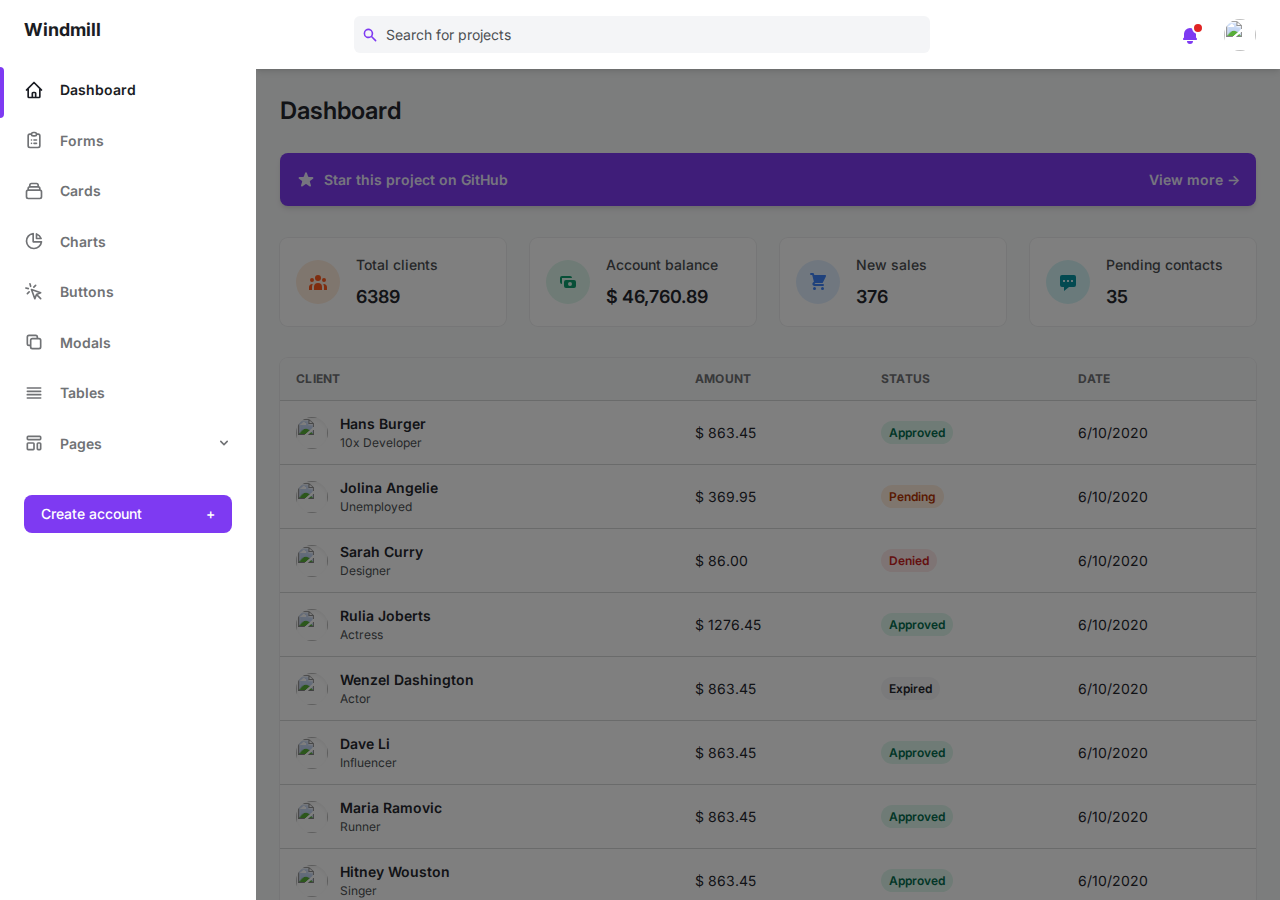
==== index.html @ d5152265 "adicionando template 2ª plataforma" ====
<!DOCTYPE html>
<html :class="{ 'theme-dark': dark }" x-data="data()" lang="en">
  <head>
    <meta charset="UTF-8" />
    <meta name="viewport" content="width=device-width, initial-scale=1.0" />
    <title>Windmill Dashboard</title>
    <link
      href="https://fonts.googleapis.com/css2?family=Inter:wght@400;500;600;700;800&display=swap"
      rel="stylesheet"
    />
    <link rel="stylesheet" href="./assets/css/tailwind.output.css" />
    <script
      src="https://cdn.jsdelivr.net/gh/alpinejs/alpine@v2.x.x/dist/alpine.min.js"
      defer
    ></script>
    <script src="./assets/js/init-alpine.js"></script>
    <link
      rel="stylesheet"
      href="https://cdnjs.cloudflare.com/ajax/libs/Chart.js/2.9.3/Chart.min.css"
    />
    <script
      src="https://cdnjs.cloudflare.com/ajax/libs/Chart.js/2.9.3/Chart.min.js"
      defer
    ></script>
    <script src="./assets/js/charts-lines.js" defer></script>
    <script src="./assets/js/charts-pie.js" defer></script>
  </head>
  <body>
    <div
      class="flex h-screen bg-gray-50 dark:bg-gray-900"
      :class="{ 'overflow-hidden': isSideMenuOpen }"
    >
      <!-- Desktop sidebar -->
      <aside
        class="z-20 hidden w-64 overflow-y-auto bg-white dark:bg-gray-800 md:block flex-shrink-0"
      >
        <div class="py-4 text-gray-500 dark:text-gray-400">
          <a
            class="ml-6 text-lg font-bold text-gray-800 dark:text-gray-200"
            href="#"
          >
            Windmill
          </a>
          <ul class="mt-6">
            <li class="relative px-6 py-3">
              <span
                class="absolute inset-y-0 left-0 w-1 bg-purple-600 rounded-tr-lg rounded-br-lg"
                aria-hidden="true"
              ></span>
              <a
                class="inline-flex items-center w-full text-sm font-semibold text-gray-800 transition-colors duration-150 hover:text-gray-800 dark:hover:text-gray-200 dark:text-gray-100"
                href="index.html"
              >
                <svg
                  class="w-5 h-5"
                  aria-hidden="true"
                  fill="none"
                  stroke-linecap="round"
                  stroke-linejoin="round"
                  stroke-width="2"
                  viewBox="0 0 24 24"
                  stroke="currentColor"
                >
                  <path
                    d="M3 12l2-2m0 0l7-7 7 7M5 10v10a1 1 0 001 1h3m10-11l2 2m-2-2v10a1 1 0 01-1 1h-3m-6 0a1 1 0 001-1v-4a1 1 0 011-1h2a1 1 0 011 1v4a1 1 0 001 1m-6 0h6"
                  ></path>
                </svg>
                <span class="ml-4">Dashboard</span>
              </a>
            </li>
          </ul>
          <ul>
            <li class="relative px-6 py-3">
              <a
                class="inline-flex items-center w-full text-sm font-semibold transition-colors duration-150 hover:text-gray-800 dark:hover:text-gray-200"
                href="forms.html"
              >
                <svg
                  class="w-5 h-5"
                  aria-hidden="true"
                  fill="none"
                  stroke-linecap="round"
                  stroke-linejoin="round"
                  stroke-width="2"
                  viewBox="0 0 24 24"
                  stroke="currentColor"
                >
                  <path
                    d="M9 5H7a2 2 0 00-2 2v12a2 2 0 002 2h10a2 2 0 002-2V7a2 2 0 00-2-2h-2M9 5a2 2 0 002 2h2a2 2 0 002-2M9 5a2 2 0 012-2h2a2 2 0 012 2m-3 7h3m-3 4h3m-6-4h.01M9 16h.01"
                  ></path>
                </svg>
                <span class="ml-4">Forms</span>
              </a>
            </li>
            <li class="relative px-6 py-3">
              <a
                class="inline-flex items-center w-full text-sm font-semibold transition-colors duration-150 hover:text-gray-800 dark:hover:text-gray-200"
                href="cards.html"
              >
                <svg
                  class="w-5 h-5"
                  aria-hidden="true"
                  fill="none"
                  stroke-linecap="round"
                  stroke-linejoin="round"
                  stroke-width="2"
                  viewBox="0 0 24 24"
                  stroke="currentColor"
                >
                  <path
                    d="M19 11H5m14 0a2 2 0 012 2v6a2 2 0 01-2 2H5a2 2 0 01-2-2v-6a2 2 0 012-2m14 0V9a2 2 0 00-2-2M5 11V9a2 2 0 012-2m0 0V5a2 2 0 012-2h6a2 2 0 012 2v2M7 7h10"
                  ></path>
                </svg>
                <span class="ml-4">Cards</span>
              </a>
            </li>
            <li class="relative px-6 py-3">
              <a
                class="inline-flex items-center w-full text-sm font-semibold transition-colors duration-150 hover:text-gray-800 dark:hover:text-gray-200"
                href="charts.html"
              >
                <svg
                  class="w-5 h-5"
                  aria-hidden="true"
                  fill="none"
                  stroke-linecap="round"
                  stroke-linejoin="round"
                  stroke-width="2"
                  viewBox="0 0 24 24"
                  stroke="currentColor"
                >
                  <path
                    d="M11 3.055A9.001 9.001 0 1020.945 13H11V3.055z"
                  ></path>
                  <path d="M20.488 9H15V3.512A9.025 9.025 0 0120.488 9z"></path>
                </svg>
                <span class="ml-4">Charts</span>
              </a>
            </li>
            <li class="relative px-6 py-3">
              <a
                class="inline-flex items-center w-full text-sm font-semibold transition-colors duration-150 hover:text-gray-800 dark:hover:text-gray-200"
                href="buttons.html"
              >
                <svg
                  class="w-5 h-5"
                  aria-hidden="true"
                  fill="none"
                  stroke-linecap="round"
                  stroke-linejoin="round"
                  stroke-width="2"
                  viewBox="0 0 24 24"
                  stroke="currentColor"
                >
                  <path
                    d="M15 15l-2 5L9 9l11 4-5 2zm0 0l5 5M7.188 2.239l.777 2.897M5.136 7.965l-2.898-.777M13.95 4.05l-2.122 2.122m-5.657 5.656l-2.12 2.122"
                  ></path>
                </svg>
                <span class="ml-4">Buttons</span>
              </a>
            </li>
            <li class="relative px-6 py-3">
              <a
                class="inline-flex items-center w-full text-sm font-semibold transition-colors duration-150 hover:text-gray-800 dark:hover:text-gray-200"
                href="modals.html"
              >
                <svg
                  class="w-5 h-5"
                  aria-hidden="true"
                  fill="none"
                  stroke-linecap="round"
                  stroke-linejoin="round"
                  stroke-width="2"
                  viewBox="0 0 24 24"
                  stroke="currentColor"
                >
                  <path
                    d="M8 16H6a2 2 0 01-2-2V6a2 2 0 012-2h8a2 2 0 012 2v2m-6 12h8a2 2 0 002-2v-8a2 2 0 00-2-2h-8a2 2 0 00-2 2v8a2 2 0 002 2z"
                  ></path>
                </svg>
                <span class="ml-4">Modals</span>
              </a>
            </li>
            <li class="relative px-6 py-3">
              <a
                class="inline-flex items-center w-full text-sm font-semibold transition-colors duration-150 hover:text-gray-800 dark:hover:text-gray-200"
                href="tables.html"
              >
                <svg
                  class="w-5 h-5"
                  aria-hidden="true"
                  fill="none"
                  stroke-linecap="round"
                  stroke-linejoin="round"
                  stroke-width="2"
                  viewBox="0 0 24 24"
                  stroke="currentColor"
                >
                  <path d="M4 6h16M4 10h16M4 14h16M4 18h16"></path>
                </svg>
                <span class="ml-4">Tables</span>
              </a>
            </li>
            <li class="relative px-6 py-3">
              <button
                class="inline-flex items-center justify-between w-full text-sm font-semibold transition-colors duration-150 hover:text-gray-800 dark:hover:text-gray-200"
                @click="togglePagesMenu"
                aria-haspopup="true"
              >
                <span class="inline-flex items-center">
                  <svg
                    class="w-5 h-5"
                    aria-hidden="true"
                    fill="none"
                    stroke-linecap="round"
                    stroke-linejoin="round"
                    stroke-width="2"
                    viewBox="0 0 24 24"
                    stroke="currentColor"
                  >
                    <path
                      d="M4 5a1 1 0 011-1h14a1 1 0 011 1v2a1 1 0 01-1 1H5a1 1 0 01-1-1V5zM4 13a1 1 0 011-1h6a1 1 0 011 1v6a1 1 0 01-1 1H5a1 1 0 01-1-1v-6zM16 13a1 1 0 011-1h2a1 1 0 011 1v6a1 1 0 01-1 1h-2a1 1 0 01-1-1v-6z"
                    ></path>
                  </svg>
                  <span class="ml-4">Pages</span>
                </span>
                <svg
                  class="w-4 h-4"
                  aria-hidden="true"
                  fill="currentColor"
                  viewBox="0 0 20 20"
                >
                  <path
                    fill-rule="evenodd"
                    d="M5.293 7.293a1 1 0 011.414 0L10 10.586l3.293-3.293a1 1 0 111.414 1.414l-4 4a1 1 0 01-1.414 0l-4-4a1 1 0 010-1.414z"
                    clip-rule="evenodd"
                  ></path>
                </svg>
              </button>
              <template x-if="isPagesMenuOpen">
                <ul
                  x-transition:enter="transition-all ease-in-out duration-300"
                  x-transition:enter-start="opacity-25 max-h-0"
                  x-transition:enter-end="opacity-100 max-h-xl"
                  x-transition:leave="transition-all ease-in-out duration-300"
                  x-transition:leave-start="opacity-100 max-h-xl"
                  x-transition:leave-end="opacity-0 max-h-0"
                  class="p-2 mt-2 space-y-2 overflow-hidden text-sm font-medium text-gray-500 rounded-md shadow-inner bg-gray-50 dark:text-gray-400 dark:bg-gray-900"
                  aria-label="submenu"
                >
                  <li
                    class="px-2 py-1 transition-colors duration-150 hover:text-gray-800 dark:hover:text-gray-200"
                  >
                    <a class="w-full" href="pages/login.html">Login</a>
                  </li>
                  <li
                    class="px-2 py-1 transition-colors duration-150 hover:text-gray-800 dark:hover:text-gray-200"
                  >
                    <a class="w-full" href="pages/create-account.html">
                      Create account
                    </a>
                  </li>
                  <li
                    class="px-2 py-1 transition-colors duration-150 hover:text-gray-800 dark:hover:text-gray-200"
                  >
                    <a class="w-full" href="pages/forgot-password.html">
                      Forgot password
                    </a>
                  </li>
                  <li
                    class="px-2 py-1 transition-colors duration-150 hover:text-gray-800 dark:hover:text-gray-200"
                  >
                    <a class="w-full" href="pages/404.html">404</a>
                  </li>
                  <li
                    class="px-2 py-1 transition-colors duration-150 hover:text-gray-800 dark:hover:text-gray-200"
                  >
                    <a class="w-full" href="pages/blank.html">Blank</a>
                  </li>
                </ul>
              </template>
            </li>
          </ul>
          <div class="px-6 my-6">
            <button
              class="flex items-center justify-between w-full px-4 py-2 text-sm font-medium leading-5 text-white transition-colors duration-150 bg-purple-600 border border-transparent rounded-lg active:bg-purple-600 hover:bg-purple-700 focus:outline-none focus:shadow-outline-purple"
            >
              Create account
              <span class="ml-2" aria-hidden="true">+</span>
            </button>
          </div>
        </div>
      </aside>
      <!-- Mobile sidebar -->
      <!-- Backdrop -->
      <div
        x-show="isSideMenuOpen"
        x-transition:enter="transition ease-in-out duration-150"
        x-transition:enter-start="opacity-0"
        x-transition:enter-end="opacity-100"
        x-transition:leave="transition ease-in-out duration-150"
        x-transition:leave-start="opacity-100"
        x-transition:leave-end="opacity-0"
        class="fixed inset-0 z-10 flex items-end bg-black bg-opacity-50 sm:items-center sm:justify-center"
      ></div>
      <aside
        class="fixed inset-y-0 z-20 flex-shrink-0 w-64 mt-16 overflow-y-auto bg-white dark:bg-gray-800 md:hidden"
        x-show="isSideMenuOpen"
        x-transition:enter="transition ease-in-out duration-150"
        x-transition:enter-start="opacity-0 transform -translate-x-20"
        x-transition:enter-end="opacity-100"
        x-transition:leave="transition ease-in-out duration-150"
        x-transition:leave-start="opacity-100"
        x-transition:leave-end="opacity-0 transform -translate-x-20"
        @click.away="closeSideMenu"
        @keydown.escape="closeSideMenu"
      >
        <div class="py-4 text-gray-500 dark:text-gray-400">
          <a
            class="ml-6 text-lg font-bold text-gray-800 dark:text-gray-200"
            href="#"
          >
            Windmill
          </a>
          <ul class="mt-6">
            <li class="relative px-6 py-3">
              <span
                class="absolute inset-y-0 left-0 w-1 bg-purple-600 rounded-tr-lg rounded-br-lg"
                aria-hidden="true"
              ></span>
              <a
                class="inline-flex items-center w-full text-sm font-semibold text-gray-800 transition-colors duration-150 hover:text-gray-800 dark:hover:text-gray-200 dark:text-gray-100"
                href="index.html"
              >
                <svg
                  class="w-5 h-5"
                  aria-hidden="true"
                  fill="none"
                  stroke-linecap="round"
                  stroke-linejoin="round"
                  stroke-width="2"
                  viewBox="0 0 24 24"
                  stroke="currentColor"
                >
                  <path
                    d="M3 12l2-2m0 0l7-7 7 7M5 10v10a1 1 0 001 1h3m10-11l2 2m-2-2v10a1 1 0 01-1 1h-3m-6 0a1 1 0 001-1v-4a1 1 0 011-1h2a1 1 0 011 1v4a1 1 0 001 1m-6 0h6"
                  ></path>
                </svg>
                <span class="ml-4">Dashboard</span>
              </a>
            </li>
          </ul>
          <ul>
            <li class="relative px-6 py-3">
              <a
                class="inline-flex items-center w-full text-sm font-semibold transition-colors duration-150 hover:text-gray-800 dark:hover:text-gray-200"
                href="forms.html"
              >
                <svg
                  class="w-5 h-5"
                  aria-hidden="true"
                  fill="none"
                  stroke-linecap="round"
                  stroke-linejoin="round"
                  stroke-width="2"
                  viewBox="0 0 24 24"
                  stroke="currentColor"
                >
                  <path
                    d="M9 5H7a2 2 0 00-2 2v12a2 2 0 002 2h10a2 2 0 002-2V7a2 2 0 00-2-2h-2M9 5a2 2 0 002 2h2a2 2 0 002-2M9 5a2 2 0 012-2h2a2 2 0 012 2m-3 7h3m-3 4h3m-6-4h.01M9 16h.01"
                  ></path>
                </svg>
                <span class="ml-4">Forms</span>
              </a>
            </li>
            <li class="relative px-6 py-3">
              <a
                class="inline-flex items-center w-full text-sm font-semibold transition-colors duration-150 hover:text-gray-800 dark:hover:text-gray-200"
                href="cards.html"
              >
                <svg
                  class="w-5 h-5"
                  aria-hidden="true"
                  fill="none"
                  stroke-linecap="round"
                  stroke-linejoin="round"
                  stroke-width="2"
                  viewBox="0 0 24 24"
                  stroke="currentColor"
                >
                  <path
                    d="M19 11H5m14 0a2 2 0 012 2v6a2 2 0 01-2 2H5a2 2 0 01-2-2v-6a2 2 0 012-2m14 0V9a2 2 0 00-2-2M5 11V9a2 2 0 012-2m0 0V5a2 2 0 012-2h6a2 2 0 012 2v2M7 7h10"
                  ></path>
                </svg>
                <span class="ml-4">Cards</span>
              </a>
            </li>
            <li class="relative px-6 py-3">
              <a
                class="inline-flex items-center w-full text-sm font-semibold transition-colors duration-150 hover:text-gray-800 dark:hover:text-gray-200"
                href="charts.html"
              >
                <svg
                  class="w-5 h-5"
                  aria-hidden="true"
                  fill="none"
                  stroke-linecap="round"
                  stroke-linejoin="round"
                  stroke-width="2"
                  viewBox="0 0 24 24"
                  stroke="currentColor"
                >
                  <path
                    d="M11 3.055A9.001 9.001 0 1020.945 13H11V3.055z"
                  ></path>
                  <path d="M20.488 9H15V3.512A9.025 9.025 0 0120.488 9z"></path>
                </svg>
                <span class="ml-4">Charts</span>
              </a>
            </li>
            <li class="relative px-6 py-3">
              <a
                class="inline-flex items-center w-full text-sm font-semibold transition-colors duration-150 hover:text-gray-800 dark:hover:text-gray-200"
                href="buttons.html"
              >
                <svg
                  class="w-5 h-5"
                  aria-hidden="true"
                  fill="none"
                  stroke-linecap="round"
                  stroke-linejoin="round"
                  stroke-width="2"
                  viewBox="0 0 24 24"
                  stroke="currentColor"
                >
                  <path
                    d="M15 15l-2 5L9 9l11 4-5 2zm0 0l5 5M7.188 2.239l.777 2.897M5.136 7.965l-2.898-.777M13.95 4.05l-2.122 2.122m-5.657 5.656l-2.12 2.122"
                  ></path>
                </svg>
                <span class="ml-4">Buttons</span>
              </a>
            </li>
            <li class="relative px-6 py-3">
              <a
                class="inline-flex items-center w-full text-sm font-semibold transition-colors duration-150 hover:text-gray-800 dark:hover:text-gray-200"
                href="modals.html"
              >
                <svg
                  class="w-5 h-5"
                  aria-hidden="true"
                  fill="none"
                  stroke-linecap="round"
                  stroke-linejoin="round"
                  stroke-width="2"
                  viewBox="0 0 24 24"
                  stroke="currentColor"
                >
                  <path
                    d="M8 16H6a2 2 0 01-2-2V6a2 2 0 012-2h8a2 2 0 012 2v2m-6 12h8a2 2 0 002-2v-8a2 2 0 00-2-2h-8a2 2 0 00-2 2v8a2 2 0 002 2z"
                  ></path>
                </svg>
                <span class="ml-4">Modals</span>
              </a>
            </li>
            <li class="relative px-6 py-3">
              <a
                class="inline-flex items-center w-full text-sm font-semibold transition-colors duration-150 hover:text-gray-800 dark:hover:text-gray-200"
                href="tables.html"
              >
                <svg
                  class="w-5 h-5"
                  aria-hidden="true"
                  fill="none"
                  stroke-linecap="round"
                  stroke-linejoin="round"
                  stroke-width="2"
                  viewBox="0 0 24 24"
                  stroke="currentColor"
                >
                  <path d="M4 6h16M4 10h16M4 14h16M4 18h16"></path>
                </svg>
                <span class="ml-4">Tables</span>
              </a>
            </li>
            <li class="relative px-6 py-3">
              <button
                class="inline-flex items-center justify-between w-full text-sm font-semibold transition-colors duration-150 hover:text-gray-800 dark:hover:text-gray-200"
                @click="togglePagesMenu"
                aria-haspopup="true"
              >
                <span class="inline-flex items-center">
                  <svg
                    class="w-5 h-5"
                    aria-hidden="true"
                    fill="none"
                    stroke-linecap="round"
                    stroke-linejoin="round"
                    stroke-width="2"
                    viewBox="0 0 24 24"
                    stroke="currentColor"
                  >
                    <path
                      d="M4 5a1 1 0 011-1h14a1 1 0 011 1v2a1 1 0 01-1 1H5a1 1 0 01-1-1V5zM4 13a1 1 0 011-1h6a1 1 0 011 1v6a1 1 0 01-1 1H5a1 1 0 01-1-1v-6zM16 13a1 1 0 011-1h2a1 1 0 011 1v6a1 1 0 01-1 1h-2a1 1 0 01-1-1v-6z"
                    ></path>
                  </svg>
                  <span class="ml-4">Pages</span>
                </span>
                <svg
                  class="w-4 h-4"
                  aria-hidden="true"
                  fill="currentColor"
                  viewBox="0 0 20 20"
                >
                  <path
                    fill-rule="evenodd"
                    d="M5.293 7.293a1 1 0 011.414 0L10 10.586l3.293-3.293a1 1 0 111.414 1.414l-4 4a1 1 0 01-1.414 0l-4-4a1 1 0 010-1.414z"
                    clip-rule="evenodd"
                  ></path>
                </svg>
              </button>
              <template x-if="isPagesMenuOpen">
                <ul
                  x-transition:enter="transition-all ease-in-out duration-300"
                  x-transition:enter-start="opacity-25 max-h-0"
                  x-transition:enter-end="opacity-100 max-h-xl"
                  x-transition:leave="transition-all ease-in-out duration-300"
                  x-transition:leave-start="opacity-100 max-h-xl"
                  x-transition:leave-end="opacity-0 max-h-0"
                  class="p-2 mt-2 space-y-2 overflow-hidden text-sm font-medium text-gray-500 rounded-md shadow-inner bg-gray-50 dark:text-gray-400 dark:bg-gray-900"
                  aria-label="submenu"
                >
                  <li
                    class="px-2 py-1 transition-colors duration-150 hover:text-gray-800 dark:hover:text-gray-200"
                  >
                    <a class="w-full" href="pages/login.html">Login</a>
                  </li>
                  <li
                    class="px-2 py-1 transition-colors duration-150 hover:text-gray-800 dark:hover:text-gray-200"
                  >
                    <a class="w-full" href="pages/create-account.html">
                      Create account
                    </a>
                  </li>
                  <li
                    class="px-2 py-1 transition-colors duration-150 hover:text-gray-800 dark:hover:text-gray-200"
                  >
                    <a class="w-full" href="pages/forgot-password.html">
                      Forgot password
                    </a>
                  </li>
                  <li
                    class="px-2 py-1 transition-colors duration-150 hover:text-gray-800 dark:hover:text-gray-200"
                  >
                    <a class="w-full" href="pages/404.html">404</a>
                  </li>
                  <li
                    class="px-2 py-1 transition-colors duration-150 hover:text-gray-800 dark:hover:text-gray-200"
                  >
                    <a class="w-full" href="pages/blank.html">Blank</a>
                  </li>
                </ul>
              </template>
            </li>
          </ul>
          <div class="px-6 my-6">
            <button
              class="flex items-center justify-between px-4 py-2 text-sm font-medium leading-5 text-white transition-colors duration-150 bg-purple-600 border border-transparent rounded-lg active:bg-purple-600 hover:bg-purple-700 focus:outline-none focus:shadow-outline-purple"
            >
              Create account
              <span class="ml-2" aria-hidden="true">+</span>
            </button>
          </div>
        </div>
      </aside>
      <div class="flex flex-col flex-1 w-full">
        <header class="z-10 py-4 bg-white shadow-md dark:bg-gray-800">
          <div
            class="container flex items-center justify-between h-full px-6 mx-auto text-purple-600 dark:text-purple-300"
          >
            <!-- Mobile hamburger -->
            <button
              class="p-1 mr-5 -ml-1 rounded-md md:hidden focus:outline-none focus:shadow-outline-purple"
              @click="toggleSideMenu"
              aria-label="Menu"
            >
              <svg
                class="w-6 h-6"
                aria-hidden="true"
                fill="currentColor"
                viewBox="0 0 20 20"
              >
                <path
                  fill-rule="evenodd"
                  d="M3 5a1 1 0 011-1h12a1 1 0 110 2H4a1 1 0 01-1-1zM3 10a1 1 0 011-1h12a1 1 0 110 2H4a1 1 0 01-1-1zM3 15a1 1 0 011-1h12a1 1 0 110 2H4a1 1 0 01-1-1z"
                  clip-rule="evenodd"
                ></path>
              </svg>
            </button>
            <!-- Search input -->
            <div class="flex justify-center flex-1 lg:mr-32">
              <div
                class="relative w-full max-w-xl mr-6 focus-within:text-purple-500"
              >
                <div class="absolute inset-y-0 flex items-center pl-2">
                  <svg
                    class="w-4 h-4"
                    aria-hidden="true"
                    fill="currentColor"
                    viewBox="0 0 20 20"
                  >
                    <path
                      fill-rule="evenodd"
                      d="M8 4a4 4 0 100 8 4 4 0 000-8zM2 8a6 6 0 1110.89 3.476l4.817 4.817a1 1 0 01-1.414 1.414l-4.816-4.816A6 6 0 012 8z"
                      clip-rule="evenodd"
                    ></path>
                  </svg>
                </div>
                <input
                  class="w-full pl-8 pr-2 text-sm text-gray-700 placeholder-gray-600 bg-gray-100 border-0 rounded-md dark:placeholder-gray-500 dark:focus:shadow-outline-gray dark:focus:placeholder-gray-600 dark:bg-gray-700 dark:text-gray-200 focus:placeholder-gray-500 focus:bg-white focus:border-purple-300 focus:outline-none focus:shadow-outline-purple form-input"
                  type="text"
                  placeholder="Search for projects"
                  aria-label="Search"
                />
              </div>
            </div>
            <ul class="flex items-center flex-shrink-0 space-x-6">
              <!-- Theme toggler -->
              <li class="flex">
                <button
                  class="rounded-md focus:outline-none focus:shadow-outline-purple"
                  @click="toggleTheme"
                  aria-label="Toggle color mode"
                >
                  <template x-if="!dark">
                    <svg
                      class="w-5 h-5"
                      aria-hidden="true"
                      fill="currentColor"
                      viewBox="0 0 20 20"
                    >
                      <path
                        d="M17.293 13.293A8 8 0 016.707 2.707a8.001 8.001 0 1010.586 10.586z"
                      ></path>
                    </svg>
                  </template>
                  <template x-if="dark">
                    <svg
                      class="w-5 h-5"
                      aria-hidden="true"
                      fill="currentColor"
                      viewBox="0 0 20 20"
                    >
                      <path
                        fill-rule="evenodd"
                        d="M10 2a1 1 0 011 1v1a1 1 0 11-2 0V3a1 1 0 011-1zm4 8a4 4 0 11-8 0 4 4 0 018 0zm-.464 4.95l.707.707a1 1 0 001.414-1.414l-.707-.707a1 1 0 00-1.414 1.414zm2.12-10.607a1 1 0 010 1.414l-.706.707a1 1 0 11-1.414-1.414l.707-.707a1 1 0 011.414 0zM17 11a1 1 0 100-2h-1a1 1 0 100 2h1zm-7 4a1 1 0 011 1v1a1 1 0 11-2 0v-1a1 1 0 011-1zM5.05 6.464A1 1 0 106.465 5.05l-.708-.707a1 1 0 00-1.414 1.414l.707.707zm1.414 8.486l-.707.707a1 1 0 01-1.414-1.414l.707-.707a1 1 0 011.414 1.414zM4 11a1 1 0 100-2H3a1 1 0 000 2h1z"
                        clip-rule="evenodd"
                      ></path>
                    </svg>
                  </template>
                </button>
              </li>
              <!-- Notifications menu -->
              <li class="relative">
                <button
                  class="relative align-middle rounded-md focus:outline-none focus:shadow-outline-purple"
                  @click="toggleNotificationsMenu"
                  @keydown.escape="closeNotificationsMenu"
                  aria-label="Notifications"
                  aria-haspopup="true"
                >
                  <svg
                    class="w-5 h-5"
                    aria-hidden="true"
                    fill="currentColor"
                    viewBox="0 0 20 20"
                  >
                    <path
                      d="M10 2a6 6 0 00-6 6v3.586l-.707.707A1 1 0 004 14h12a1 1 0 00.707-1.707L16 11.586V8a6 6 0 00-6-6zM10 18a3 3 0 01-3-3h6a3 3 0 01-3 3z"
                    ></path>
                  </svg>
                  <!-- Notification badge -->
                  <span
                    aria-hidden="true"
                    class="absolute top-0 right-0 inline-block w-3 h-3 transform translate-x-1 -translate-y-1 bg-red-600 border-2 border-white rounded-full dark:border-gray-800"
                  ></span>
                </button>
                <template x-if="isNotificationsMenuOpen">
                  <ul
                    x-transition:leave="transition ease-in duration-150"
                    x-transition:leave-start="opacity-100"
                    x-transition:leave-end="opacity-0"
                    @click.away="closeNotificationsMenu"
                    @keydown.escape="closeNotificationsMenu"
                    class="absolute right-0 w-56 p-2 mt-2 space-y-2 text-gray-600 bg-white border border-gray-100 rounded-md shadow-md dark:text-gray-300 dark:border-gray-700 dark:bg-gray-700"
                  >
                    <li class="flex">
                      <a
                        class="inline-flex items-center justify-between w-full px-2 py-1 text-sm font-semibold transition-colors duration-150 rounded-md hover:bg-gray-100 hover:text-gray-800 dark:hover:bg-gray-800 dark:hover:text-gray-200"
                        href="#"
                      >
                        <span>Messages</span>
                        <span
                          class="inline-flex items-center justify-center px-2 py-1 text-xs font-bold leading-none text-red-600 bg-red-100 rounded-full dark:text-red-100 dark:bg-red-600"
                        >
                          13
                        </span>
                      </a>
                    </li>
                    <li class="flex">
                      <a
                        class="inline-flex items-center justify-between w-full px-2 py-1 text-sm font-semibold transition-colors duration-150 rounded-md hover:bg-gray-100 hover:text-gray-800 dark:hover:bg-gray-800 dark:hover:text-gray-200"
                        href="#"
                      >
                        <span>Sales</span>
                        <span
                          class="inline-flex items-center justify-center px-2 py-1 text-xs font-bold leading-none text-red-600 bg-red-100 rounded-full dark:text-red-100 dark:bg-red-600"
                        >
                          2
                        </span>
                      </a>
                    </li>
                    <li class="flex">
                      <a
                        class="inline-flex items-center justify-between w-full px-2 py-1 text-sm font-semibold transition-colors duration-150 rounded-md hover:bg-gray-100 hover:text-gray-800 dark:hover:bg-gray-800 dark:hover:text-gray-200"
                        href="#"
                      >
                        <span>Alerts</span>
                      </a>
                    </li>
                  </ul>
                </template>
              </li>
              <!-- Profile menu -->
              <li class="relative">
                <button
                  class="align-middle rounded-full focus:shadow-outline-purple focus:outline-none"
                  @click="toggleProfileMenu"
                  @keydown.escape="closeProfileMenu"
                  aria-label="Account"
                  aria-haspopup="true"
                >
                  <img
                    class="object-cover w-8 h-8 rounded-full"
                    src="https://images.unsplash.com/photo-1502378735452-bc7d86632805?ixlib=rb-0.3.5&q=80&fm=jpg&crop=entropy&cs=tinysrgb&w=200&fit=max&s=aa3a807e1bbdfd4364d1f449eaa96d82"
                    alt=""
                    aria-hidden="true"
                  />
                </button>
                <template x-if="isProfileMenuOpen">
                  <ul
                    x-transition:leave="transition ease-in duration-150"
                    x-transition:leave-start="opacity-100"
                    x-transition:leave-end="opacity-0"
                    @click.away="closeProfileMenu"
                    @keydown.escape="closeProfileMenu"
                    class="absolute right-0 w-56 p-2 mt-2 space-y-2 text-gray-600 bg-white border border-gray-100 rounded-md shadow-md dark:border-gray-700 dark:text-gray-300 dark:bg-gray-700"
                    aria-label="submenu"
                  >
                    <li class="flex">
                      <a
                        class="inline-flex items-center w-full px-2 py-1 text-sm font-semibold transition-colors duration-150 rounded-md hover:bg-gray-100 hover:text-gray-800 dark:hover:bg-gray-800 dark:hover:text-gray-200"
                        href="#"
                      >
                        <svg
                          class="w-4 h-4 mr-3"
                          aria-hidden="true"
                          fill="none"
                          stroke-linecap="round"
                          stroke-linejoin="round"
                          stroke-width="2"
                          viewBox="0 0 24 24"
                          stroke="currentColor"
                        >
                          <path
                            d="M16 7a4 4 0 11-8 0 4 4 0 018 0zM12 14a7 7 0 00-7 7h14a7 7 0 00-7-7z"
                          ></path>
                        </svg>
                        <span>Profile</span>
                      </a>
                    </li>
                    <li class="flex">
                      <a
                        class="inline-flex items-center w-full px-2 py-1 text-sm font-semibold transition-colors duration-150 rounded-md hover:bg-gray-100 hover:text-gray-800 dark:hover:bg-gray-800 dark:hover:text-gray-200"
                        href="#"
                      >
                        <svg
                          class="w-4 h-4 mr-3"
                          aria-hidden="true"
                          fill="none"
                          stroke-linecap="round"
                          stroke-linejoin="round"
                          stroke-width="2"
                          viewBox="0 0 24 24"
                          stroke="currentColor"
                        >
                          <path
                            d="M10.325 4.317c.426-1.756 2.924-1.756 3.35 0a1.724 1.724 0 002.573 1.066c1.543-.94 3.31.826 2.37 2.37a1.724 1.724 0 001.065 2.572c1.756.426 1.756 2.924 0 3.35a1.724 1.724 0 00-1.066 2.573c.94 1.543-.826 3.31-2.37 2.37a1.724 1.724 0 00-2.572 1.065c-.426 1.756-2.924 1.756-3.35 0a1.724 1.724 0 00-2.573-1.066c-1.543.94-3.31-.826-2.37-2.37a1.724 1.724 0 00-1.065-2.572c-1.756-.426-1.756-2.924 0-3.35a1.724 1.724 0 001.066-2.573c-.94-1.543.826-3.31 2.37-2.37.996.608 2.296.07 2.572-1.065z"
                          ></path>
                          <path d="M15 12a3 3 0 11-6 0 3 3 0 016 0z"></path>
                        </svg>
                        <span>Settings</span>
                      </a>
                    </li>
                    <li class="flex">
                      <a
                        class="inline-flex items-center w-full px-2 py-1 text-sm font-semibold transition-colors duration-150 rounded-md hover:bg-gray-100 hover:text-gray-800 dark:hover:bg-gray-800 dark:hover:text-gray-200"
                        href="#"
                      >
                        <svg
                          class="w-4 h-4 mr-3"
                          aria-hidden="true"
                          fill="none"
                          stroke-linecap="round"
                          stroke-linejoin="round"
                          stroke-width="2"
                          viewBox="0 0 24 24"
                          stroke="currentColor"
                        >
                          <path
                            d="M11 16l-4-4m0 0l4-4m-4 4h14m-5 4v1a3 3 0 01-3 3H6a3 3 0 01-3-3V7a3 3 0 013-3h7a3 3 0 013 3v1"
                          ></path>
                        </svg>
                        <span>Log out</span>
                      </a>
                    </li>
                  </ul>
                </template>
              </li>
            </ul>
          </div>
        </header>
        <main class="h-full overflow-y-auto">
          <div class="container px-6 mx-auto grid">
            <h2
              class="my-6 text-2xl font-semibold text-gray-700 dark:text-gray-200"
            >
              Dashboard
            </h2>
            <!-- CTA -->
            <a
              class="flex items-center justify-between p-4 mb-8 text-sm font-semibold text-purple-100 bg-purple-600 rounded-lg shadow-md focus:outline-none focus:shadow-outline-purple"
              href="https://github.com/estevanmaito/windmill-dashboard"
            >
              <div class="flex items-center">
                <svg
                  class="w-5 h-5 mr-2"
                  fill="currentColor"
                  viewBox="0 0 20 20"
                >
                  <path
                    d="M9.049 2.927c.3-.921 1.603-.921 1.902 0l1.07 3.292a1 1 0 00.95.69h3.462c.969 0 1.371 1.24.588 1.81l-2.8 2.034a1 1 0 00-.364 1.118l1.07 3.292c.3.921-.755 1.688-1.54 1.118l-2.8-2.034a1 1 0 00-1.175 0l-2.8 2.034c-.784.57-1.838-.197-1.539-1.118l1.07-3.292a1 1 0 00-.364-1.118L2.98 8.72c-.783-.57-.38-1.81.588-1.81h3.461a1 1 0 00.951-.69l1.07-3.292z"
                  ></path>
                </svg>
                <span>Star this project on GitHub</span>
              </div>
              <span>View more &RightArrow;</span>
            </a>
            <!-- Cards -->
            <div class="grid gap-6 mb-8 md:grid-cols-2 xl:grid-cols-4">
              <!-- Card -->
              <div
                class="flex items-center p-4 bg-white rounded-lg shadow-xs dark:bg-gray-800"
              >
                <div
                  class="p-3 mr-4 text-orange-500 bg-orange-100 rounded-full dark:text-orange-100 dark:bg-orange-500"
                >
                  <svg class="w-5 h-5" fill="currentColor" viewBox="0 0 20 20">
                    <path
                      d="M13 6a3 3 0 11-6 0 3 3 0 016 0zM18 8a2 2 0 11-4 0 2 2 0 014 0zM14 15a4 4 0 00-8 0v3h8v-3zM6 8a2 2 0 11-4 0 2 2 0 014 0zM16 18v-3a5.972 5.972 0 00-.75-2.906A3.005 3.005 0 0119 15v3h-3zM4.75 12.094A5.973 5.973 0 004 15v3H1v-3a3 3 0 013.75-2.906z"
                    ></path>
                  </svg>
                </div>
                <div>
                  <p
                    class="mb-2 text-sm font-medium text-gray-600 dark:text-gray-400"
                  >
                    Total clients
                  </p>
                  <p
                    class="text-lg font-semibold text-gray-700 dark:text-gray-200"
                  >
                    6389
                  </p>
                </div>
              </div>
              <!-- Card -->
              <div
                class="flex items-center p-4 bg-white rounded-lg shadow-xs dark:bg-gray-800"
              >
                <div
                  class="p-3 mr-4 text-green-500 bg-green-100 rounded-full dark:text-green-100 dark:bg-green-500"
                >
                  <svg class="w-5 h-5" fill="currentColor" viewBox="0 0 20 20">
                    <path
                      fill-rule="evenodd"
                      d="M4 4a2 2 0 00-2 2v4a2 2 0 002 2V6h10a2 2 0 00-2-2H4zm2 6a2 2 0 012-2h8a2 2 0 012 2v4a2 2 0 01-2 2H8a2 2 0 01-2-2v-4zm6 4a2 2 0 100-4 2 2 0 000 4z"
                      clip-rule="evenodd"
                    ></path>
                  </svg>
                </div>
                <div>
                  <p
                    class="mb-2 text-sm font-medium text-gray-600 dark:text-gray-400"
                  >
                    Account balance
                  </p>
                  <p
                    class="text-lg font-semibold text-gray-700 dark:text-gray-200"
                  >
                    $ 46,760.89
                  </p>
                </div>
              </div>
              <!-- Card -->
              <div
                class="flex items-center p-4 bg-white rounded-lg shadow-xs dark:bg-gray-800"
              >
                <div
                  class="p-3 mr-4 text-blue-500 bg-blue-100 rounded-full dark:text-blue-100 dark:bg-blue-500"
                >
                  <svg class="w-5 h-5" fill="currentColor" viewBox="0 0 20 20">
                    <path
                      d="M3 1a1 1 0 000 2h1.22l.305 1.222a.997.997 0 00.01.042l1.358 5.43-.893.892C3.74 11.846 4.632 14 6.414 14H15a1 1 0 000-2H6.414l1-1H14a1 1 0 00.894-.553l3-6A1 1 0 0017 3H6.28l-.31-1.243A1 1 0 005 1H3zM16 16.5a1.5 1.5 0 11-3 0 1.5 1.5 0 013 0zM6.5 18a1.5 1.5 0 100-3 1.5 1.5 0 000 3z"
                    ></path>
                  </svg>
                </div>
                <div>
                  <p
                    class="mb-2 text-sm font-medium text-gray-600 dark:text-gray-400"
                  >
                    New sales
                  </p>
                  <p
                    class="text-lg font-semibold text-gray-700 dark:text-gray-200"
                  >
                    376
                  </p>
                </div>
              </div>
              <!-- Card -->
              <div
                class="flex items-center p-4 bg-white rounded-lg shadow-xs dark:bg-gray-800"
              >
                <div
                  class="p-3 mr-4 text-teal-500 bg-teal-100 rounded-full dark:text-teal-100 dark:bg-teal-500"
                >
                  <svg class="w-5 h-5" fill="currentColor" viewBox="0 0 20 20">
                    <path
                      fill-rule="evenodd"
                      d="M18 5v8a2 2 0 01-2 2h-5l-5 4v-4H4a2 2 0 01-2-2V5a2 2 0 012-2h12a2 2 0 012 2zM7 8H5v2h2V8zm2 0h2v2H9V8zm6 0h-2v2h2V8z"
                      clip-rule="evenodd"
                    ></path>
                  </svg>
                </div>
                <div>
                  <p
                    class="mb-2 text-sm font-medium text-gray-600 dark:text-gray-400"
                  >
                    Pending contacts
                  </p>
                  <p
                    class="text-lg font-semibold text-gray-700 dark:text-gray-200"
                  >
                    35
                  </p>
                </div>
              </div>
            </div>

            <!-- New Table -->
            <div class="w-full overflow-hidden rounded-lg shadow-xs">
              <div class="w-full overflow-x-auto">
                <table class="w-full whitespace-no-wrap">
                  <thead>
                    <tr
                      class="text-xs font-semibold tracking-wide text-left text-gray-500 uppercase border-b dark:border-gray-700 bg-gray-50 dark:text-gray-400 dark:bg-gray-800"
                    >
                      <th class="px-4 py-3">Client</th>
                      <th class="px-4 py-3">Amount</th>
                      <th class="px-4 py-3">Status</th>
                      <th class="px-4 py-3">Date</th>
                    </tr>
                  </thead>
                  <tbody
                    class="bg-white divide-y dark:divide-gray-700 dark:bg-gray-800"
                  >
                    <tr class="text-gray-700 dark:text-gray-400">
                      <td class="px-4 py-3">
                        <div class="flex items-center text-sm">
                          <!-- Avatar with inset shadow -->
                          <div
                            class="relative hidden w-8 h-8 mr-3 rounded-full md:block"
                          >
                            <img
                              class="object-cover w-full h-full rounded-full"
                              src="https://images.unsplash.com/flagged/photo-1570612861542-284f4c12e75f?ixlib=rb-1.2.1&q=80&fm=jpg&crop=entropy&cs=tinysrgb&w=200&fit=max&ixid=eyJhcHBfaWQiOjE3Nzg0fQ"
                              alt=""
                              loading="lazy"
                            />
                            <div
                              class="absolute inset-0 rounded-full shadow-inner"
                              aria-hidden="true"
                            ></div>
                          </div>
                          <div>
                            <p class="font-semibold">Hans Burger</p>
                            <p class="text-xs text-gray-600 dark:text-gray-400">
                              10x Developer
                            </p>
                          </div>
                        </div>
                      </td>
                      <td class="px-4 py-3 text-sm">
                        $ 863.45
                      </td>
                      <td class="px-4 py-3 text-xs">
                        <span
                          class="px-2 py-1 font-semibold leading-tight text-green-700 bg-green-100 rounded-full dark:bg-green-700 dark:text-green-100"
                        >
                          Approved
                        </span>
                      </td>
                      <td class="px-4 py-3 text-sm">
                        6/10/2020
                      </td>
                    </tr>

                    <tr class="text-gray-700 dark:text-gray-400">
                      <td class="px-4 py-3">
                        <div class="flex items-center text-sm">
                          <!-- Avatar with inset shadow -->
                          <div
                            class="relative hidden w-8 h-8 mr-3 rounded-full md:block"
                          >
                            <img
                              class="object-cover w-full h-full rounded-full"
                              src="https://images.unsplash.com/photo-1494790108377-be9c29b29330?ixlib=rb-0.3.5&q=80&fm=jpg&crop=entropy&cs=tinysrgb&w=200&facepad=3&fit=facearea&s=707b9c33066bf8808c934c8ab394dff6"
                              alt=""
                              loading="lazy"
                            />
                            <div
                              class="absolute inset-0 rounded-full shadow-inner"
                              aria-hidden="true"
                            ></div>
                          </div>
                          <div>
                            <p class="font-semibold">Jolina Angelie</p>
                            <p class="text-xs text-gray-600 dark:text-gray-400">
                              Unemployed
                            </p>
                          </div>
                        </div>
                      </td>
                      <td class="px-4 py-3 text-sm">
                        $ 369.95
                      </td>
                      <td class="px-4 py-3 text-xs">
                        <span
                          class="px-2 py-1 font-semibold leading-tight text-orange-700 bg-orange-100 rounded-full dark:text-white dark:bg-orange-600"
                        >
                          Pending
                        </span>
                      </td>
                      <td class="px-4 py-3 text-sm">
                        6/10/2020
                      </td>
                    </tr>

                    <tr class="text-gray-700 dark:text-gray-400">
                      <td class="px-4 py-3">
                        <div class="flex items-center text-sm">
                          <!-- Avatar with inset shadow -->
                          <div
                            class="relative hidden w-8 h-8 mr-3 rounded-full md:block"
                          >
                            <img
                              class="object-cover w-full h-full rounded-full"
                              src="https://images.unsplash.com/photo-1551069613-1904dbdcda11?ixlib=rb-1.2.1&q=80&fm=jpg&crop=entropy&cs=tinysrgb&w=200&fit=max&ixid=eyJhcHBfaWQiOjE3Nzg0fQ"
                              alt=""
                              loading="lazy"
                            />
                            <div
                              class="absolute inset-0 rounded-full shadow-inner"
                              aria-hidden="true"
                            ></div>
                          </div>
                          <div>
                            <p class="font-semibold">Sarah Curry</p>
                            <p class="text-xs text-gray-600 dark:text-gray-400">
                              Designer
                            </p>
                          </div>
                        </div>
                      </td>
                      <td class="px-4 py-3 text-sm">
                        $ 86.00
                      </td>
                      <td class="px-4 py-3 text-xs">
                        <span
                          class="px-2 py-1 font-semibold leading-tight text-red-700 bg-red-100 rounded-full dark:text-red-100 dark:bg-red-700"
                        >
                          Denied
                        </span>
                      </td>
                      <td class="px-4 py-3 text-sm">
                        6/10/2020
                      </td>
                    </tr>

                    <tr class="text-gray-700 dark:text-gray-400">
                      <td class="px-4 py-3">
                        <div class="flex items-center text-sm">
                          <!-- Avatar with inset shadow -->
                          <div
                            class="relative hidden w-8 h-8 mr-3 rounded-full md:block"
                          >
                            <img
                              class="object-cover w-full h-full rounded-full"
                              src="https://images.unsplash.com/photo-1551006917-3b4c078c47c9?ixlib=rb-1.2.1&q=80&fm=jpg&crop=entropy&cs=tinysrgb&w=200&fit=max&ixid=eyJhcHBfaWQiOjE3Nzg0fQ"
                              alt=""
                              loading="lazy"
                            />
                            <div
                              class="absolute inset-0 rounded-full shadow-inner"
                              aria-hidden="true"
                            ></div>
                          </div>
                          <div>
                            <p class="font-semibold">Rulia Joberts</p>
                            <p class="text-xs text-gray-600 dark:text-gray-400">
                              Actress
                            </p>
                          </div>
                        </div>
                      </td>
                      <td class="px-4 py-3 text-sm">
                        $ 1276.45
                      </td>
                      <td class="px-4 py-3 text-xs">
                        <span
                          class="px-2 py-1 font-semibold leading-tight text-green-700 bg-green-100 rounded-full dark:bg-green-700 dark:text-green-100"
                        >
                          Approved
                        </span>
                      </td>
                      <td class="px-4 py-3 text-sm">
                        6/10/2020
                      </td>
                    </tr>

                    <tr class="text-gray-700 dark:text-gray-400">
                      <td class="px-4 py-3">
                        <div class="flex items-center text-sm">
                          <!-- Avatar with inset shadow -->
                          <div
                            class="relative hidden w-8 h-8 mr-3 rounded-full md:block"
                          >
                            <img
                              class="object-cover w-full h-full rounded-full"
                              src="https://images.unsplash.com/photo-1546456073-6712f79251bb?ixlib=rb-1.2.1&q=80&fm=jpg&crop=entropy&cs=tinysrgb&w=200&fit=max&ixid=eyJhcHBfaWQiOjE3Nzg0fQ"
                              alt=""
                              loading="lazy"
                            />
                            <div
                              class="absolute inset-0 rounded-full shadow-inner"
                              aria-hidden="true"
                            ></div>
                          </div>
                          <div>
                            <p class="font-semibold">Wenzel Dashington</p>
                            <p class="text-xs text-gray-600 dark:text-gray-400">
                              Actor
                            </p>
                          </div>
                        </div>
                      </td>
                      <td class="px-4 py-3 text-sm">
                        $ 863.45
                      </td>
                      <td class="px-4 py-3 text-xs">
                        <span
                          class="px-2 py-1 font-semibold leading-tight text-gray-700 bg-gray-100 rounded-full dark:text-gray-100 dark:bg-gray-700"
                        >
                          Expired
                        </span>
                      </td>
                      <td class="px-4 py-3 text-sm">
                        6/10/2020
                      </td>
                    </tr>

                    <tr class="text-gray-700 dark:text-gray-400">
                      <td class="px-4 py-3">
                        <div class="flex items-center text-sm">
                          <!-- Avatar with inset shadow -->
                          <div
                            class="relative hidden w-8 h-8 mr-3 rounded-full md:block"
                          >
                            <img
                              class="object-cover w-full h-full rounded-full"
                              src="https://images.unsplash.com/photo-1502720705749-871143f0e671?ixlib=rb-0.3.5&q=80&fm=jpg&crop=entropy&cs=tinysrgb&w=200&fit=max&s=b8377ca9f985d80264279f277f3a67f5"
                              alt=""
                              loading="lazy"
                            />
                            <div
                              class="absolute inset-0 rounded-full shadow-inner"
                              aria-hidden="true"
                            ></div>
                          </div>
                          <div>
                            <p class="font-semibold">Dave Li</p>
                            <p class="text-xs text-gray-600 dark:text-gray-400">
                              Influencer
                            </p>
                          </div>
                        </div>
                      </td>
                      <td class="px-4 py-3 text-sm">
                        $ 863.45
                      </td>
                      <td class="px-4 py-3 text-xs">
                        <span
                          class="px-2 py-1 font-semibold leading-tight text-green-700 bg-green-100 rounded-full dark:bg-green-700 dark:text-green-100"
                        >
                          Approved
                        </span>
                      </td>
                      <td class="px-4 py-3 text-sm">
                        6/10/2020
                      </td>
                    </tr>

                    <tr class="text-gray-700 dark:text-gray-400">
                      <td class="px-4 py-3">
                        <div class="flex items-center text-sm">
                          <!-- Avatar with inset shadow -->
                          <div
                            class="relative hidden w-8 h-8 mr-3 rounded-full md:block"
                          >
                            <img
                              class="object-cover w-full h-full rounded-full"
                              src="https://images.unsplash.com/photo-1531746020798-e6953c6e8e04?ixlib=rb-1.2.1&q=80&fm=jpg&crop=entropy&cs=tinysrgb&w=200&fit=max&ixid=eyJhcHBfaWQiOjE3Nzg0fQ"
                              alt=""
                              loading="lazy"
                            />
                            <div
                              class="absolute inset-0 rounded-full shadow-inner"
                              aria-hidden="true"
                            ></div>
                          </div>
                          <div>
                            <p class="font-semibold">Maria Ramovic</p>
                            <p class="text-xs text-gray-600 dark:text-gray-400">
                              Runner
                            </p>
                          </div>
                        </div>
                      </td>
                      <td class="px-4 py-3 text-sm">
                        $ 863.45
                      </td>
                      <td class="px-4 py-3 text-xs">
                        <span
                          class="px-2 py-1 font-semibold leading-tight text-green-700 bg-green-100 rounded-full dark:bg-green-700 dark:text-green-100"
                        >
                          Approved
                        </span>
                      </td>
                      <td class="px-4 py-3 text-sm">
                        6/10/2020
                      </td>
                    </tr>

                    <tr class="text-gray-700 dark:text-gray-400">
                      <td class="px-4 py-3">
                        <div class="flex items-center text-sm">
                          <!-- Avatar with inset shadow -->
                          <div
                            class="relative hidden w-8 h-8 mr-3 rounded-full md:block"
                          >
                            <img
                              class="object-cover w-full h-full rounded-full"
                              src="https://images.unsplash.com/photo-1566411520896-01e7ca4726af?ixlib=rb-1.2.1&q=80&fm=jpg&crop=entropy&cs=tinysrgb&w=200&fit=max&ixid=eyJhcHBfaWQiOjE3Nzg0fQ"
                              alt=""
                              loading="lazy"
                            />
                            <div
                              class="absolute inset-0 rounded-full shadow-inner"
                              aria-hidden="true"
                            ></div>
                          </div>
                          <div>
                            <p class="font-semibold">Hitney Wouston</p>
                            <p class="text-xs text-gray-600 dark:text-gray-400">
                              Singer
                            </p>
                          </div>
                        </div>
                      </td>
                      <td class="px-4 py-3 text-sm">
                        $ 863.45
                      </td>
                      <td class="px-4 py-3 text-xs">
                        <span
                          class="px-2 py-1 font-semibold leading-tight text-green-700 bg-green-100 rounded-full dark:bg-green-700 dark:text-green-100"
                        >
                          Approved
                        </span>
                      </td>
                      <td class="px-4 py-3 text-sm">
                        6/10/2020
                      </td>
                    </tr>

                    <tr class="text-gray-700 dark:text-gray-400">
                      <td class="px-4 py-3">
                        <div class="flex items-center text-sm">
                          <!-- Avatar with inset shadow -->
                          <div
                            class="relative hidden w-8 h-8 mr-3 rounded-full md:block"
                          >
                            <img
                              class="object-cover w-full h-full rounded-full"
                              src="https://images.unsplash.com/flagged/photo-1570612861542-284f4c12e75f?ixlib=rb-1.2.1&q=80&fm=jpg&crop=entropy&cs=tinysrgb&w=200&fit=max&ixid=eyJhcHBfaWQiOjE3Nzg0fQ"
                              alt=""
                              loading="lazy"
                            />
                            <div
                              class="absolute inset-0 rounded-full shadow-inner"
                              aria-hidden="true"
                            ></div>
                          </div>
                          <div>
                            <p class="font-semibold">Hans Burger</p>
                            <p class="text-xs text-gray-600 dark:text-gray-400">
                              10x Developer
                            </p>
                          </div>
                        </div>
                      </td>
                      <td class="px-4 py-3 text-sm">
                        $ 863.45
                      </td>
                      <td class="px-4 py-3 text-xs">
                        <span
                          class="px-2 py-1 font-semibold leading-tight text-green-700 bg-green-100 rounded-full dark:bg-green-700 dark:text-green-100"
                        >
                          Approved
                        </span>
                      </td>
                      <td class="px-4 py-3 text-sm">
                        6/10/2020
                      </td>
                    </tr>
                  </tbody>
                </table>
              </div>
              <div
                class="grid px-4 py-3 text-xs font-semibold tracking-wide text-gray-500 uppercase border-t dark:border-gray-700 bg-gray-50 sm:grid-cols-9 dark:text-gray-400 dark:bg-gray-800"
              >
                <span class="flex items-center col-span-3">
                  Showing 21-30 of 100
                </span>
                <span class="col-span-2"></span>
                <!-- Pagination -->
                <span class="flex col-span-4 mt-2 sm:mt-auto sm:justify-end">
                  <nav aria-label="Table navigation">
                    <ul class="inline-flex items-center">
                      <li>
                        <button
                          class="px-3 py-1 rounded-md rounded-l-lg focus:outline-none focus:shadow-outline-purple"
                          aria-label="Previous"
                        >
                          <svg
                            aria-hidden="true"
                            class="w-4 h-4 fill-current"
                            viewBox="0 0 20 20"
                          >
                            <path
                              d="M12.707 5.293a1 1 0 010 1.414L9.414 10l3.293 3.293a1 1 0 01-1.414 1.414l-4-4a1 1 0 010-1.414l4-4a1 1 0 011.414 0z"
                              clip-rule="evenodd"
                              fill-rule="evenodd"
                            ></path>
                          </svg>
                        </button>
                      </li>
                      <li>
                        <button
                          class="px-3 py-1 rounded-md focus:outline-none focus:shadow-outline-purple"
                        >
                          1
                        </button>
                      </li>
                      <li>
                        <button
                          class="px-3 py-1 rounded-md focus:outline-none focus:shadow-outline-purple"
                        >
                          2
                        </button>
                      </li>
                      <li>
                        <button
                          class="px-3 py-1 text-white transition-colors duration-150 bg-purple-600 border border-r-0 border-purple-600 rounded-md focus:outline-none focus:shadow-outline-purple"
                        >
                          3
                        </button>
                      </li>
                      <li>
                        <button
                          class="px-3 py-1 rounded-md focus:outline-none focus:shadow-outline-purple"
                        >
                          4
                        </button>
                      </li>
                      <li>
                        <span class="px-3 py-1">...</span>
                      </li>
                      <li>
                        <button
                          class="px-3 py-1 rounded-md focus:outline-none focus:shadow-outline-purple"
                        >
                          8
                        </button>
                      </li>
                      <li>
                        <button
                          class="px-3 py-1 rounded-md focus:outline-none focus:shadow-outline-purple"
                        >
                          9
                        </button>
                      </li>
                      <li>
                        <button
                          class="px-3 py-1 rounded-md rounded-r-lg focus:outline-none focus:shadow-outline-purple"
                          aria-label="Next"
                        >
                          <svg
                            class="w-4 h-4 fill-current"
                            aria-hidden="true"
                            viewBox="0 0 20 20"
                          >
                            <path
                              d="M7.293 14.707a1 1 0 010-1.414L10.586 10 7.293 6.707a1 1 0 011.414-1.414l4 4a1 1 0 010 1.414l-4 4a1 1 0 01-1.414 0z"
                              clip-rule="evenodd"
                              fill-rule="evenodd"
                            ></path>
                          </svg>
                        </button>
                      </li>
                    </ul>
                  </nav>
                </span>
              </div>
            </div>

            <!-- Charts -->
            <h2
              class="my-6 text-2xl font-semibold text-gray-700 dark:text-gray-200"
            >
              Charts
            </h2>
            <div class="grid gap-6 mb-8 md:grid-cols-2">
              <div
                class="min-w-0 p-4 bg-white rounded-lg shadow-xs dark:bg-gray-800"
              >
                <h4 class="mb-4 font-semibold text-gray-800 dark:text-gray-300">
                  Revenue
                </h4>
                <canvas id="pie"></canvas>
                <div
                  class="flex justify-center mt-4 space-x-3 text-sm text-gray-600 dark:text-gray-400"
                >
                  <!-- Chart legend -->
                  <div class="flex items-center">
                    <span
                      class="inline-block w-3 h-3 mr-1 bg-blue-500 rounded-full"
                    ></span>
                    <span>Shirts</span>
                  </div>
                  <div class="flex items-center">
                    <span
                      class="inline-block w-3 h-3 mr-1 bg-teal-600 rounded-full"
                    ></span>
                    <span>Shoes</span>
                  </div>
                  <div class="flex items-center">
                    <span
                      class="inline-block w-3 h-3 mr-1 bg-purple-600 rounded-full"
                    ></span>
                    <span>Bags</span>
                  </div>
                </div>
              </div>
              <div
                class="min-w-0 p-4 bg-white rounded-lg shadow-xs dark:bg-gray-800"
              >
                <h4 class="mb-4 font-semibold text-gray-800 dark:text-gray-300">
                  Traffic
                </h4>
                <canvas id="line"></canvas>
                <div
                  class="flex justify-center mt-4 space-x-3 text-sm text-gray-600 dark:text-gray-400"
                >
                  <!-- Chart legend -->
                  <div class="flex items-center">
                    <span
                      class="inline-block w-3 h-3 mr-1 bg-teal-600 rounded-full"
                    ></span>
                    <span>Organic</span>
                  </div>
                  <div class="flex items-center">
                    <span
                      class="inline-block w-3 h-3 mr-1 bg-purple-600 rounded-full"
                    ></span>
                    <span>Paid</span>
                  </div>
                </div>
              </div>
            </div>
          </div>
        </main>
      </div>
    </div>
  </body>
</html>
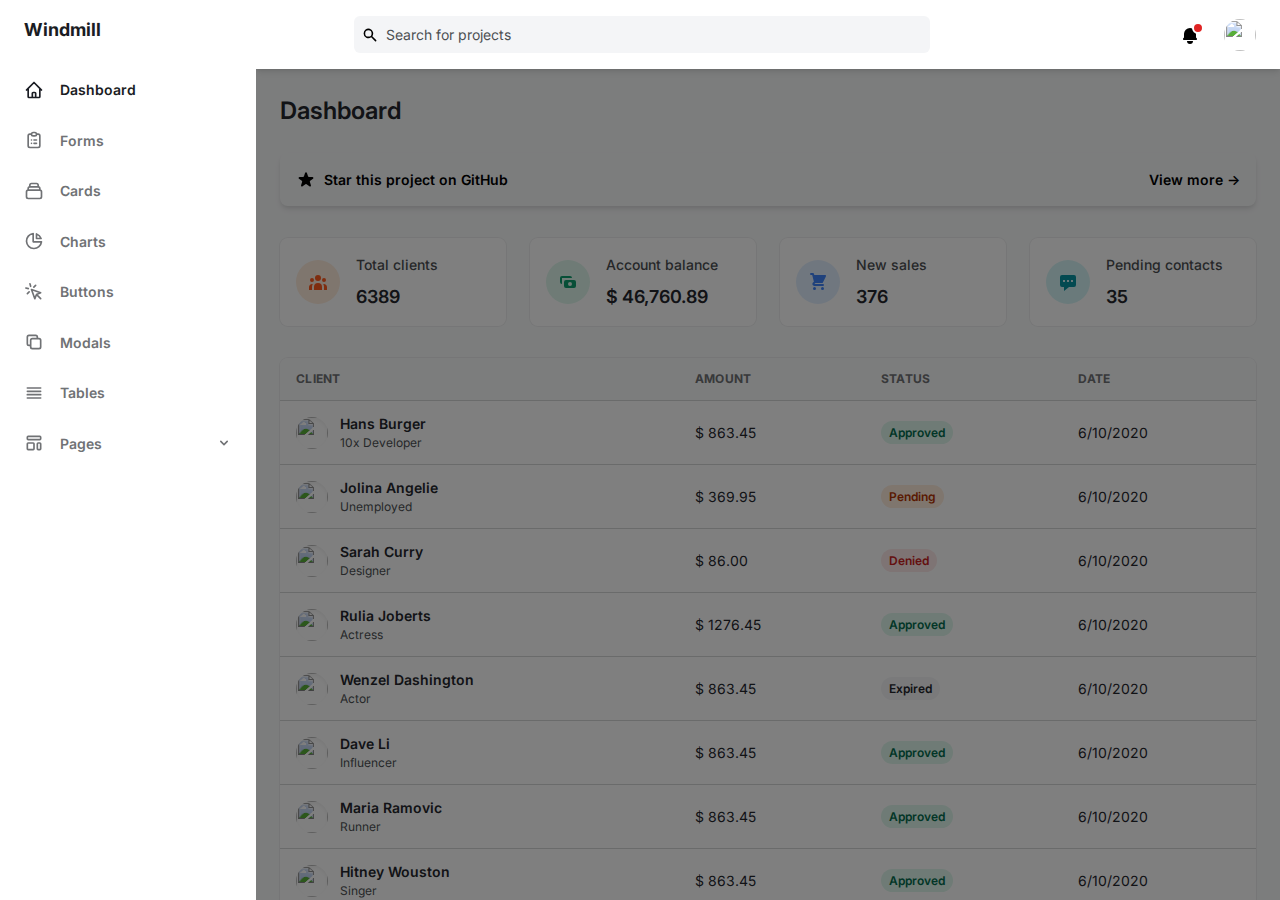
==== commit c50f2be1: "mudando cores" ====
--- a/index.html
+++ b/index.html
@@ -8,7 +8,7 @@
       href="https://fonts.googleapis.com/css2?family=Inter:wght@400;500;600;700;800&display=swap"
       rel="stylesheet"
     />
-    <link rel="stylesheet" href="./assets/css/tailwind.output.css" />
+    <link rel="stylesheet" href="./assets/css/tailwind.output.css" /><link rel="stylesheet" href="./assets/css/corescustomizadas.css" />
     <script
       src="https://cdn.jsdelivr.net/gh/alpinejs/alpine@v2.x.x/dist/alpine.min.js"
       defer
@@ -44,7 +44,7 @@
           <ul class="mt-6">
             <li class="relative px-6 py-3">
               <span
-                class="absolute inset-y-0 left-0 w-1 bg-purple-600 rounded-tr-lg rounded-br-lg"
+                class="absolute inset-y-0 left-0 w-1 bg-verdecoopaf-600 rounded-tr-lg rounded-br-lg"
                 aria-hidden="true"
               ></span>
               <a
@@ -283,7 +283,7 @@
           </ul>
           <div class="px-6 my-6">
             <button
-              class="flex items-center justify-between w-full px-4 py-2 text-sm font-medium leading-5 text-white transition-colors duration-150 bg-purple-600 border border-transparent rounded-lg active:bg-purple-600 hover:bg-purple-700 focus:outline-none focus:shadow-outline-purple"
+              class="flex items-center justify-between w-full px-4 py-2 text-sm font-medium leading-5 text-white transition-colors duration-150 bg-verdecoopaf-600 border border-transparent rounded-lg active:bg-verdecoopaf-600 hover:bg-verdecoopaf-700 focus:outline-none focus:shadow-outline-verdecoopaf"
             >
               Create account
               <span class="ml-2" aria-hidden="true">+</span>
@@ -325,7 +325,7 @@
           <ul class="mt-6">
             <li class="relative px-6 py-3">
               <span
-                class="absolute inset-y-0 left-0 w-1 bg-purple-600 rounded-tr-lg rounded-br-lg"
+                class="absolute inset-y-0 left-0 w-1 bg-verdecoopaf-600 rounded-tr-lg rounded-br-lg"
                 aria-hidden="true"
               ></span>
               <a
@@ -564,7 +564,7 @@
           </ul>
           <div class="px-6 my-6">
             <button
-              class="flex items-center justify-between px-4 py-2 text-sm font-medium leading-5 text-white transition-colors duration-150 bg-purple-600 border border-transparent rounded-lg active:bg-purple-600 hover:bg-purple-700 focus:outline-none focus:shadow-outline-purple"
+              class="flex items-center justify-between px-4 py-2 text-sm font-medium leading-5 text-white transition-colors duration-150 bg-verdecoopaf-600 border border-transparent rounded-lg active:bg-verdecoopaf-600 hover:bg-verdecoopaf-700 focus:outline-none focus:shadow-outline-verdecoopaf"
             >
               Create account
               <span class="ml-2" aria-hidden="true">+</span>
@@ -575,11 +575,11 @@
       <div class="flex flex-col flex-1 w-full">
         <header class="z-10 py-4 bg-white shadow-md dark:bg-gray-800">
           <div
-            class="container flex items-center justify-between h-full px-6 mx-auto text-purple-600 dark:text-purple-300"
+            class="container flex items-center justify-between h-full px-6 mx-auto text-verdecoopaf-600 dark:text-verdecoopaf-300"
           >
             <!-- Mobile hamburger -->
             <button
-              class="p-1 mr-5 -ml-1 rounded-md md:hidden focus:outline-none focus:shadow-outline-purple"
+              class="p-1 mr-5 -ml-1 rounded-md md:hidden focus:outline-none focus:shadow-outline-verdecoopaf"
               @click="toggleSideMenu"
               aria-label="Menu"
             >
@@ -599,7 +599,7 @@
             <!-- Search input -->
             <div class="flex justify-center flex-1 lg:mr-32">
               <div
-                class="relative w-full max-w-xl mr-6 focus-within:text-purple-500"
+                class="relative w-full max-w-xl mr-6 focus-within:text-verdecoopaf-500"
               >
                 <div class="absolute inset-y-0 flex items-center pl-2">
                   <svg
@@ -616,7 +616,7 @@
                   </svg>
                 </div>
                 <input
-                  class="w-full pl-8 pr-2 text-sm text-gray-700 placeholder-gray-600 bg-gray-100 border-0 rounded-md dark:placeholder-gray-500 dark:focus:shadow-outline-gray dark:focus:placeholder-gray-600 dark:bg-gray-700 dark:text-gray-200 focus:placeholder-gray-500 focus:bg-white focus:border-purple-300 focus:outline-none focus:shadow-outline-purple form-input"
+                  class="w-full pl-8 pr-2 text-sm text-gray-700 placeholder-gray-600 bg-gray-100 border-0 rounded-md dark:placeholder-gray-500 dark:focus:shadow-outline-gray dark:focus:placeholder-gray-600 dark:bg-gray-700 dark:text-gray-200 focus:placeholder-gray-500 focus:bg-white focus:border-verdecoopaf-300 focus:outline-none focus:shadow-outline-verdecoopaf form-input"
                   type="text"
                   placeholder="Search for projects"
                   aria-label="Search"
@@ -627,7 +627,7 @@
               <!-- Theme toggler -->
               <li class="flex">
                 <button
-                  class="rounded-md focus:outline-none focus:shadow-outline-purple"
+                  class="rounded-md focus:outline-none focus:shadow-outline-verdecoopaf"
                   @click="toggleTheme"
                   aria-label="Toggle color mode"
                 >
@@ -662,7 +662,7 @@
               <!-- Notifications menu -->
               <li class="relative">
                 <button
-                  class="relative align-middle rounded-md focus:outline-none focus:shadow-outline-purple"
+                  class="relative align-middle rounded-md focus:outline-none focus:shadow-outline-verdecoopaf"
                   @click="toggleNotificationsMenu"
                   @keydown.escape="closeNotificationsMenu"
                   aria-label="Notifications"
@@ -733,7 +733,7 @@
               <!-- Profile menu -->
               <li class="relative">
                 <button
-                  class="align-middle rounded-full focus:shadow-outline-purple focus:outline-none"
+                  class="align-middle rounded-full focus:shadow-outline-verdecoopaf focus:outline-none"
                   @click="toggleProfileMenu"
                   @keydown.escape="closeProfileMenu"
                   aria-label="Account"
@@ -838,7 +838,7 @@
             </h2>
             <!-- CTA -->
             <a
-              class="flex items-center justify-between p-4 mb-8 text-sm font-semibold text-purple-100 bg-purple-600 rounded-lg shadow-md focus:outline-none focus:shadow-outline-purple"
+              class="flex items-center justify-between p-4 mb-8 text-sm font-semibold text-verdecoopaf-100 bg-verdecoopaf-600 rounded-lg shadow-md focus:outline-none focus:shadow-outline-verdecoopaf"
               href="https://github.com/estevanmaito/windmill-dashboard"
             >
               <div class="flex items-center">
@@ -1368,7 +1368,7 @@
                     <ul class="inline-flex items-center">
                       <li>
                         <button
-                          class="px-3 py-1 rounded-md rounded-l-lg focus:outline-none focus:shadow-outline-purple"
+                          class="px-3 py-1 rounded-md rounded-l-lg focus:outline-none focus:shadow-outline-verdecoopaf"
                           aria-label="Previous"
                         >
                           <svg
@@ -1386,28 +1386,28 @@
                       </li>
                       <li>
                         <button
-                          class="px-3 py-1 rounded-md focus:outline-none focus:shadow-outline-purple"
+                          class="px-3 py-1 rounded-md focus:outline-none focus:shadow-outline-verdecoopaf"
                         >
                           1
                         </button>
                       </li>
                       <li>
                         <button
-                          class="px-3 py-1 rounded-md focus:outline-none focus:shadow-outline-purple"
+                          class="px-3 py-1 rounded-md focus:outline-none focus:shadow-outline-verdecoopaf"
                         >
                           2
                         </button>
                       </li>
                       <li>
                         <button
-                          class="px-3 py-1 text-white transition-colors duration-150 bg-purple-600 border border-r-0 border-purple-600 rounded-md focus:outline-none focus:shadow-outline-purple"
+                          class="px-3 py-1 text-white transition-colors duration-150 bg-verdecoopaf-600 border border-r-0 border-verdecoopaf-600 rounded-md focus:outline-none focus:shadow-outline-verdecoopaf"
                         >
                           3
                         </button>
                       </li>
                       <li>
                         <button
-                          class="px-3 py-1 rounded-md focus:outline-none focus:shadow-outline-purple"
+                          class="px-3 py-1 rounded-md focus:outline-none focus:shadow-outline-verdecoopaf"
                         >
                           4
                         </button>
@@ -1417,21 +1417,21 @@
                       </li>
                       <li>
                         <button
-                          class="px-3 py-1 rounded-md focus:outline-none focus:shadow-outline-purple"
+                          class="px-3 py-1 rounded-md focus:outline-none focus:shadow-outline-verdecoopaf"
                         >
                           8
                         </button>
                       </li>
                       <li>
                         <button
-                          class="px-3 py-1 rounded-md focus:outline-none focus:shadow-outline-purple"
+                          class="px-3 py-1 rounded-md focus:outline-none focus:shadow-outline-verdecoopaf"
                         >
                           9
                         </button>
                       </li>
                       <li>
                         <button
-                          class="px-3 py-1 rounded-md rounded-r-lg focus:outline-none focus:shadow-outline-purple"
+                          class="px-3 py-1 rounded-md rounded-r-lg focus:outline-none focus:shadow-outline-verdecoopaf"
                           aria-label="Next"
                         >
                           <svg
